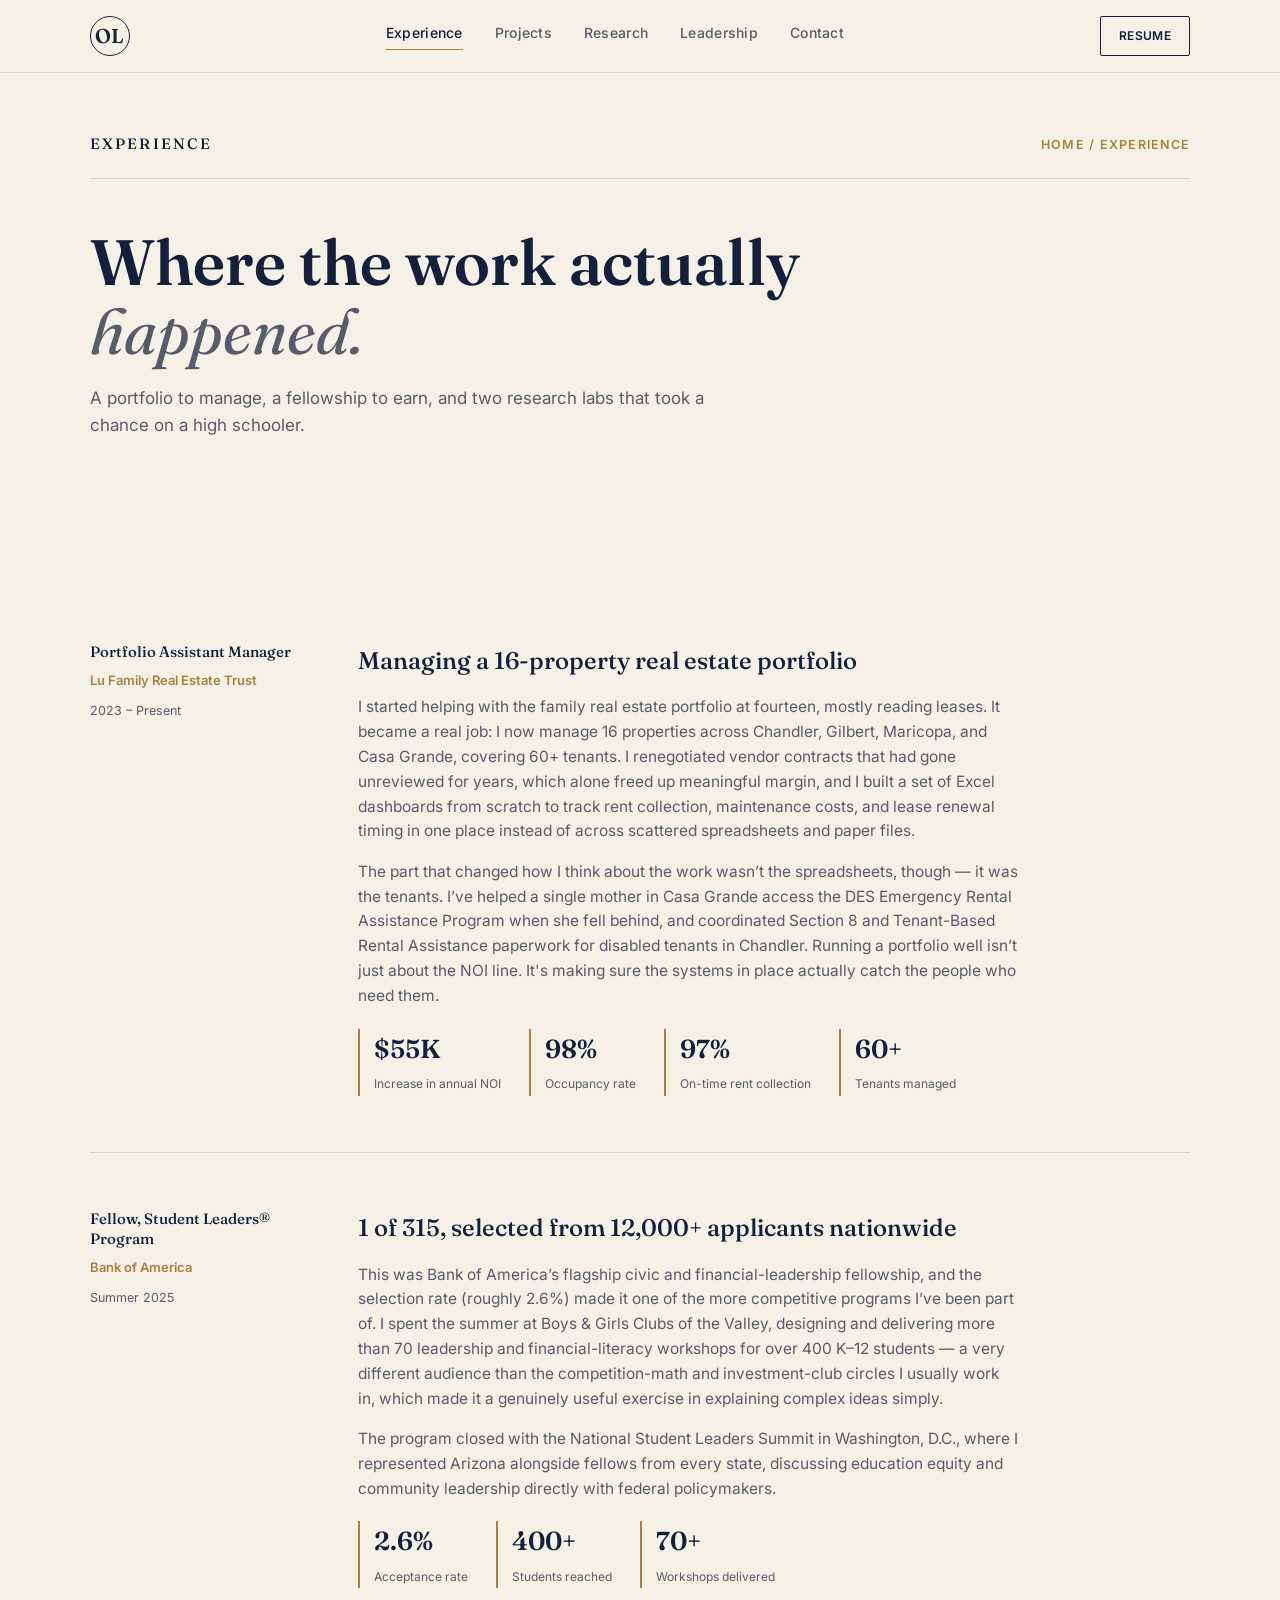
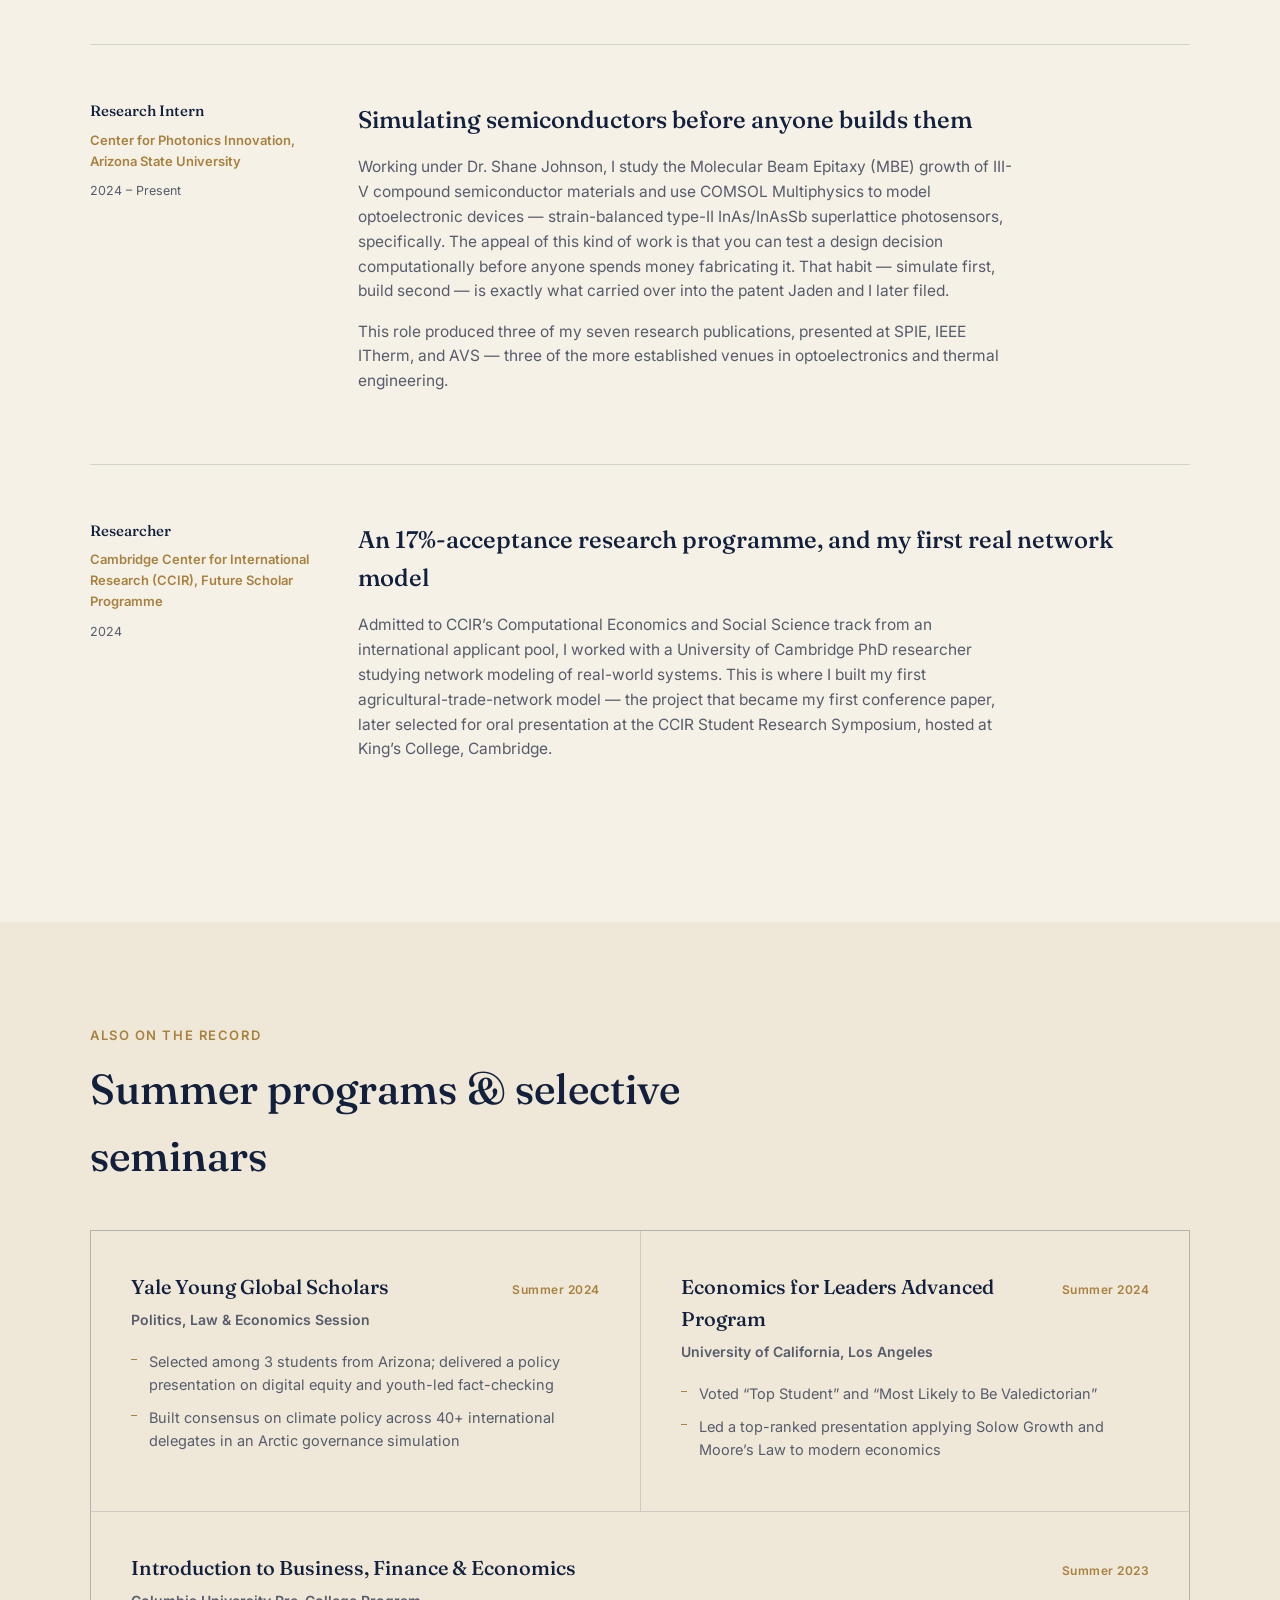
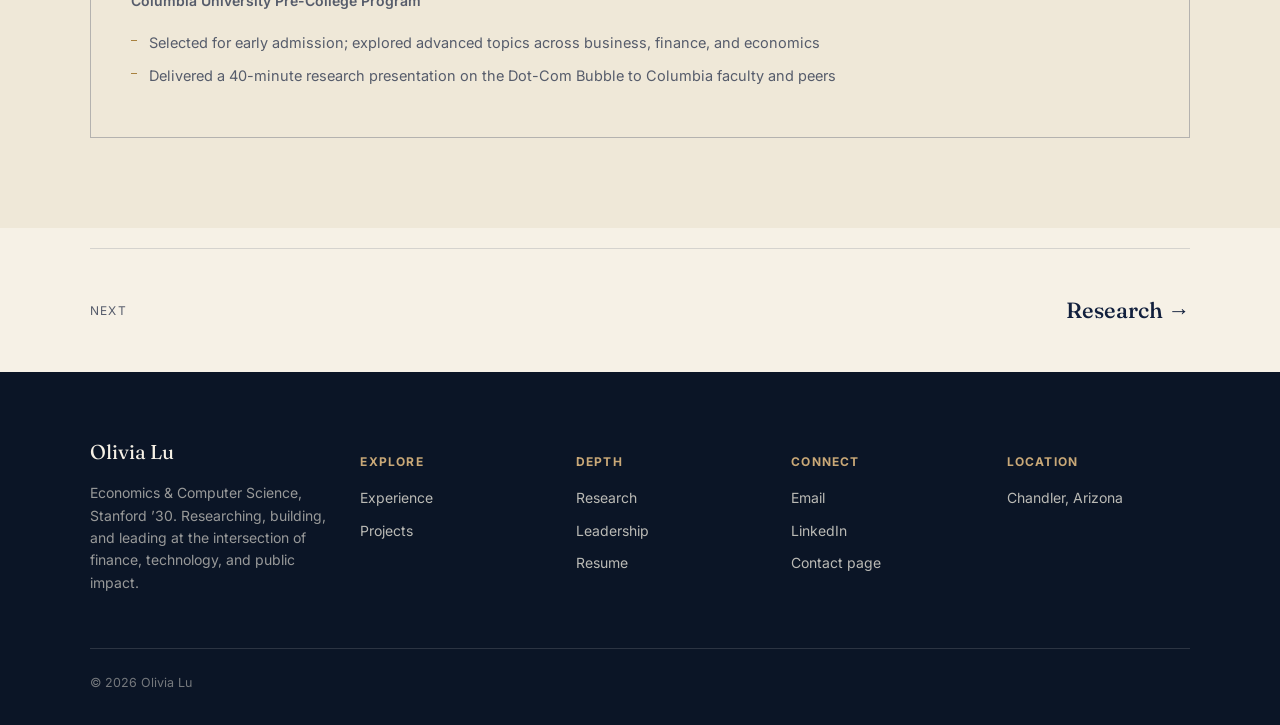
==== experience.html @ 7c87f4af "Add files via upload" ====
<!DOCTYPE html>
<html lang="en">
<head>
<meta charset="UTF-8">
<meta name="viewport" content="width=device-width, initial-scale=1.0">
<title>Experience — Olivia Lu</title>
<link rel="preconnect" href="https://fonts.googleapis.com">
<link rel="preconnect" href="https://fonts.gstatic.com" crossorigin>
<link href="https://fonts.googleapis.com/css2?family=Fraunces:ital,opsz,wght@0,9..144,300;0,9..144,500;0,9..144,600;1,9..144,400;1,9..144,500&family=Inter:wght@300;400;500;600;700&display=swap" rel="stylesheet">
<link rel="stylesheet" href="styles.css">
</head>
<body>

<header class="site-header">
  <div class="wrap header-inner">
    <a href="index.html" class="brand">OL</a>
    <nav class="nav" id="nav">
      <a href="experience.html" class="active">Experience</a>
      <a href="projects.html">Projects</a>
      <a href="research.html">Research</a>
      <a href="leadership.html">Leadership</a>
      <a href="contact.html">Contact</a>
    </nav>
    <a class="btn btn-small btn-outline resume-link" href="resume.html">Resume</a>
    <button class="nav-toggle" id="navToggle" aria-label="Toggle navigation"><span></span><span></span><span></span></button>
  </div>
</header>

<main>
  <section class="page-hero">
    <div class="wrap page-hero-inner">
      <div class="page-eyebrow-row">
        <span class="page-kicker">Experience</span>
        <span class="page-crumb"><a href="index.html">Home</a> / Experience</span>
      </div>
      <h1 class="page-title">Where the work actually <em>happened.</em></h1>
      <p class="page-intro">A portfolio to manage, a fellowship to earn, and two research labs that took a chance on a high schooler.</p>
    </div>
  </section>

  <section class="content-section">
    <div class="wrap">

      <div class="story reveal">
        <div>
          <div class="story-role">Portfolio Assistant Manager</div>
          <div class="story-org">Lu Family Real Estate Trust</div>
          <div class="story-date">2023 &ndash; Present</div>
        </div>
        <div class="story-body">
          <h3>Managing a 16-property real estate portfolio</h3>
          <p>I started helping with the family real estate portfolio at fourteen, mostly reading leases. It became a real job: I now manage 16 properties across Chandler, Gilbert, Maricopa, and Casa Grande, covering 60+ tenants. I renegotiated vendor contracts that had gone unreviewed for years, which alone freed up meaningful margin, and I built a set of Excel dashboards from scratch to track rent collection, maintenance costs, and lease renewal timing in one place instead of across scattered spreadsheets and paper files.</p>
          <p>The part that changed how I think about the work wasn&rsquo;t the spreadsheets, though &mdash; it was the tenants. I&rsquo;ve helped a single mother in Casa Grande access the DES Emergency Rental Assistance Program when she fell behind, and coordinated Section 8 and Tenant-Based Rental Assistance paperwork for disabled tenants in Chandler. Running a portfolio well isn&rsquo;t just about the NOI line. It's making sure the systems in place actually catch the people who need them.</p>
          <div class="story-stats">
            <div class="story-stat"><span class="n">$55K</span><span class="l">Increase in annual NOI</span></div>
            <div class="story-stat"><span class="n">98%</span><span class="l">Occupancy rate</span></div>
            <div class="story-stat"><span class="n">97%</span><span class="l">On-time rent collection</span></div>
            <div class="story-stat"><span class="n">60+</span><span class="l">Tenants managed</span></div>
          </div>
        </div>
      </div>

      <div class="story reveal">
        <div>
          <div class="story-role">Fellow, Student Leaders&reg; Program</div>
          <div class="story-org">Bank of America</div>
          <div class="story-date">Summer 2025</div>
        </div>
        <div class="story-body">
          <h3>1 of 315, selected from 12,000+ applicants nationwide</h3>
          <p>This was Bank of America&rsquo;s flagship civic and financial-leadership fellowship, and the selection rate (roughly 2.6%) made it one of the more competitive programs I&rsquo;ve been part of. I spent the summer at Boys &amp; Girls Clubs of the Valley, designing and delivering more than 70 leadership and financial-literacy workshops for over 400 K&ndash;12 students &mdash; a very different audience than the competition-math and investment-club circles I usually work in, which made it a genuinely useful exercise in explaining complex ideas simply.</p>
          <p>The program closed with the National Student Leaders Summit in Washington, D.C., where I represented Arizona alongside fellows from every state, discussing education equity and community leadership directly with federal policymakers.</p>
          <div class="story-stats">
            <div class="story-stat"><span class="n">2.6%</span><span class="l">Acceptance rate</span></div>
            <div class="story-stat"><span class="n">400+</span><span class="l">Students reached</span></div>
            <div class="story-stat"><span class="n">70+</span><span class="l">Workshops delivered</span></div>
          </div>
        </div>
      </div>

      <div class="story reveal">
        <div>
          <div class="story-role">Research Intern</div>
          <div class="story-org">Center for Photonics Innovation, Arizona State University</div>
          <div class="story-date">2024 &ndash; Present</div>
        </div>
        <div class="story-body">
          <h3>Simulating semiconductors before anyone builds them</h3>
          <p>Working under Dr. Shane Johnson, I study the Molecular Beam Epitaxy (MBE) growth of III-V compound semiconductor materials and use COMSOL Multiphysics to model optoelectronic devices &mdash; strain-balanced type-II InAs/InAsSb superlattice photosensors, specifically. The appeal of this kind of work is that you can test a design decision computationally before anyone spends money fabricating it. That habit &mdash; simulate first, build second &mdash; is exactly what carried over into the patent Jaden and I later filed.</p>
          <p>This role produced three of my seven research publications, presented at SPIE, IEEE ITherm, and AVS &mdash; three of the more established venues in optoelectronics and thermal engineering.</p>
        </div>
      </div>

      <div class="story reveal">
        <div>
          <div class="story-role">Researcher</div>
          <div class="story-org">Cambridge Center for International Research (CCIR), Future Scholar Programme</div>
          <div class="story-date">2024</div>
        </div>
        <div class="story-body">
          <h3>An 17%-acceptance research programme, and my first real network model</h3>
          <p>Admitted to CCIR&rsquo;s Computational Economics and Social Science track from an international applicant pool, I worked with a University of Cambridge PhD researcher studying network modeling of real-world systems. This is where I built my first agricultural-trade-network model &mdash; the project that became my first conference paper, later selected for oral presentation at the CCIR Student Research Symposium, hosted at King&rsquo;s College, Cambridge.</p>
        </div>
      </div>

    </div>
  </section>

  <section class="content-section alt">
    <div class="wrap">
      <p class="section-eyebrow reveal">Also on the record</p>
      <h2 class="section-title reveal">Summer programs &amp; selective seminars</h2>
      <div class="card-grid reveal">
        <article class="card">
          <div class="card-head"><h3>Yale Young Global Scholars</h3><span class="card-date">Summer 2024</span></div>
          <p class="card-org">Politics, Law &amp; Economics Session</p>
          <ul>
            <li>Selected among 3 students from Arizona; delivered a policy presentation on digital equity and youth-led fact-checking</li>
            <li>Built consensus on climate policy across 40+ international delegates in an Arctic governance simulation</li>
          </ul>
        </article>
        <article class="card">
          <div class="card-head"><h3>Economics for Leaders Advanced Program</h3><span class="card-date">Summer 2024</span></div>
          <p class="card-org">University of California, Los Angeles</p>
          <ul>
            <li>Voted &ldquo;Top Student&rdquo; and &ldquo;Most Likely to Be Valedictorian&rdquo;</li>
            <li>Led a top-ranked presentation applying Solow Growth and Moore&rsquo;s Law to modern economics</li>
          </ul>
        </article>
        <article class="card card-full">
          <div class="card-head"><h3>Introduction to Business, Finance &amp; Economics</h3><span class="card-date">Summer 2023</span></div>
          <p class="card-org">Columbia University Pre-College Program</p>
          <ul>
            <li>Selected for early admission; explored advanced topics across business, finance, and economics</li>
            <li>Delivered a 40-minute research presentation on the Dot-Com Bubble to Columbia faculty and peers</li>
          </ul>
        </article>
      </div>
    </div>
  </section>

  <div class="wrap">
    <div class="next-page"><span class="np-label">Next</span><a href="research.html">Research &rarr;</a></div>
  </div>
</main>

<footer class="footer-sitemap">
  <div class="wrap">
    <div class="fs-grid">
      <div><div class="fs-brand">Olivia Lu</div><p class="fs-tag">Economics &amp; Computer Science, Stanford &rsquo;30. Researching, building, and leading at the intersection of finance, technology, and public impact.</p></div>
      <div><h4>Explore</h4><a href="experience.html">Experience</a><a href="projects.html">Projects</a></div>
      <div><h4>Depth</h4><a href="research.html">Research</a><a href="leadership.html">Leadership</a><a href="resume.html">Resume</a></div>
      <div><h4>Connect</h4><a href="mailto:olivia25lu@gmail.com">Email</a><a href="https://www.linkedin.com/in/olivialu3/" target="_blank" rel="noopener">LinkedIn</a><a href="contact.html">Contact page</a></div>
      <div><h4>Location</h4><span style="display:block;font-size:14px;color:rgba(246,241,230,.75);">Chandler, Arizona</span></div>
    </div>
    <div class="fs-bottom"><span>&copy; 2026 Olivia Lu</span></div>
  </div>
</footer>

<script src="script.js"></script>
</body>
</html>
---- styles.css ----
:root {
  --cream: #f6f1e6;
  --cream-2: #efe8d8;
  --navy: #12203d;
  --navy-deep: #0b1526;
  --ink: #1a2438;
  --ink-soft: #565c6b;
  --brass: #a8813f;
  --brass-soft: #c9a877;
  --line: rgba(18, 32, 61, 0.14);
  --radius: 2px;
  --ff-display: "Fraunces", serif;
  --ff-body: "Inter", sans-serif;
}

* { box-sizing: border-box; }

html { scroll-behavior: smooth; }

body {
  margin: 0;
  background: var(--cream);
  color: var(--ink);
  font-family: var(--ff-body);
  font-size: 16px;
  line-height: 1.6;
  -webkit-font-smoothing: antialiased;
}

.wrap {
  max-width: 1180px;
  margin: 0 auto;
  padding: 0 40px;
}

a { color: inherit; text-decoration: none; }

h1, h2, h3 { font-family: var(--ff-display); margin: 0; }

ul { margin: 0; padding: 0; list-style: none; }

/* ---------- reveal on scroll ---------- */
.reveal {
  opacity: 0;
  transform: translateY(24px);
  transition: opacity 0.7s ease, transform 0.7s ease;
}
.reveal.in-view {
  opacity: 1;
  transform: translateY(0);
}

/* ---------- header ---------- */
.site-header {
  position: fixed;
  top: 0; left: 0; right: 0;
  z-index: 100;
  background: rgba(246, 241, 230, 0.86);
  backdrop-filter: blur(10px);
  border-bottom: 1px solid var(--line);
}
.header-inner {
  display: flex;
  align-items: center;
  justify-content: space-between;
  height: 72px;
}
.brand {
  font-family: var(--ff-display);
  font-weight: 600;
  font-size: 20px;
  letter-spacing: 0.04em;
  border: 1px solid var(--navy);
  border-radius: 50%;
  width: 40px; height: 40px;
  display: flex; align-items: center; justify-content: center;
}
.nav { display: flex; gap: 32px; }
.nav a {
  font-size: 14px;
  font-weight: 500;
  letter-spacing: 0.02em;
  color: var(--ink-soft);
  transition: color 0.2s ease;
}
.nav a:hover { color: var(--navy); }

.nav-toggle {
  display: none;
  flex-direction: column;
  justify-content: center;
  gap: 5px;
  width: 32px; height: 32px;
  background: none;
  border: none;
  cursor: pointer;
  padding: 0;
}
.nav-toggle span {
  display: block;
  height: 2px;
  width: 100%;
  background: var(--navy);
}

/* ---------- buttons ---------- */
.btn {
  display: inline-flex;
  align-items: center;
  justify-content: center;
  padding: 13px 26px;
  font-size: 13.5px;
  font-weight: 600;
  letter-spacing: 0.03em;
  text-transform: uppercase;
  border-radius: var(--radius);
  border: 1px solid transparent;
  transition: all 0.25s ease;
  white-space: nowrap;
}
.btn-primary {
  background: var(--navy);
  color: var(--cream);
}
.btn-primary:hover { background: var(--navy-deep); }
.btn-outline {
  border-color: var(--navy);
  color: var(--navy);
}
.btn-outline:hover { background: var(--navy); color: var(--cream); }
.btn-small { padding: 9px 18px; font-size: 12px; }

/* ---------- hero ---------- */
.hero {
  position: relative;
}

/* masthead / letterhead bar */
.hero-masthead {
  display: flex;
  justify-content: space-between;
  align-items: baseline;
  flex-wrap: wrap;
  gap: 10px 24px;
  padding-top: 132px;
  padding-bottom: 22px;
  border-bottom: 1px solid var(--line);
}
.hero-masthead-name {
  font-family: var(--ff-display);
  font-weight: 500;
  font-size: 15px;
  letter-spacing: 0.14em;
  text-transform: uppercase;
  color: var(--navy);
}
.hero-masthead-cred {
  font-size: 12.5px;
  font-weight: 600;
  letter-spacing: 0.1em;
  text-transform: uppercase;
  color: var(--brass);
}

/* stage: asymmetric thesis + full-bleed portrait */
.hero-stage {
  position: relative;
  min-height: 620px;
  overflow: hidden;
}
.hero-stage-inner {
  position: relative;
  z-index: 1;
  height: 100%;
  display: flex;
  align-items: center;
}
.hero-statement {
  max-width: 600px;
  display: flex;
  flex-direction: column;
  padding: 64px 40px 64px 0;
}
.hero-thesis {
  font-family: var(--ff-display);
  font-size: clamp(34px, 4.6vw, 58px);
  line-height: 1.14;
  letter-spacing: -0.01em;
  max-width: 620px;
  margin: 0 0 44px;
}
.thesis-line-1 { color: var(--navy); font-weight: 600; }
.thesis-line-2 { color: var(--ink-soft); font-weight: 400; font-style: italic; }

.hero-cta {
  display: flex;
  align-items: center;
  flex-wrap: wrap;
  gap: 28px;
}
.hero-cta-primary {
  display: inline-flex;
  align-items: center;
  gap: 8px;
  background: var(--navy);
  color: var(--cream);
  padding: 14px 26px;
  font-size: 13px;
  font-weight: 600;
  letter-spacing: 0.08em;
  text-transform: uppercase;
  border-radius: var(--radius);
  transition: background 0.25s ease, transform 0.25s ease;
}
.hero-cta-primary:hover { background: var(--navy-deep); transform: translateY(-1px); }
.cta-arrow { font-size: 14px; }
.hero-cta-secondary {
  display: flex;
  align-items: center;
  gap: 10px;
  font-size: 13px;
  font-weight: 600;
  letter-spacing: 0.04em;
  color: var(--ink-soft);
}
.hero-cta-secondary a {
  border-bottom: 1px solid transparent;
  padding-bottom: 2px;
  transition: border-color 0.2s ease, color 0.2s ease;
}
.hero-cta-secondary a:hover { border-color: var(--brass); color: var(--navy); }
.cta-divider { color: var(--line); }

.hero-portrait {
  position: absolute;
  top: 0;
  right: 0;
  bottom: 0;
  width: 42%;
  min-width: 340px;
  max-width: 640px;
  z-index: 0;
  overflow: hidden;
}
.hero-portrait img {
  width: 100%;
  height: 100%;
  object-fit: cover;
  object-position: top center;
  display: block;
}
.hero-portrait-caption {
  position: absolute;
  left: 22px;
  bottom: 26px;
  writing-mode: vertical-rl;
  transform: rotate(180deg);
  font-size: 11px;
  letter-spacing: 0.18em;
  text-transform: uppercase;
  color: var(--brass-soft);
  z-index: 2;
}

.hero-stage-rule {
  height: 1px;
  background: var(--line);
  width: 100%;
}

/* ---------- stats ---------- */
.stats { padding: 56px 0; }
.stats-grid {
  display: grid;
  grid-template-columns: repeat(4, 1fr);
  gap: 32px;
}
.stat {
  text-align: left;
  border-left: 2px solid var(--brass);
  padding-left: 20px;
}
.stat-num, .stat-suffix {
  font-family: var(--ff-display);
  font-size: 44px;
  font-weight: 600;
  color: var(--navy);
}
.stat-label {
  display: block;
  margin-top: 6px;
  font-size: 13px;
  color: var(--ink-soft);
  max-width: 20ch;
}

/* ---------- about ---------- */
.about { padding: 110px 0; }
.about-grid {
  display: grid;
  grid-template-columns: 280px 1fr;
  gap: 80px;
  align-items: start;
}
.mark-circle {
  width: 220px; height: 220px;
  border-radius: 50%;
  background: var(--navy);
  color: var(--cream);
  display: flex; align-items: center; justify-content: center;
  font-family: var(--ff-display);
  font-size: 56px;
  font-weight: 500;
  position: relative;
}
.mark-circle::after {
  content: "";
  position: absolute;
  inset: -14px;
  border: 1px solid var(--brass-soft);
  border-radius: 50%;
}
.mark-caption {
  margin-top: 24px;
  font-size: 13px;
  letter-spacing: 0.05em;
  text-transform: uppercase;
  color: var(--ink-soft);
}
.section-eyebrow {
  font-size: 13px;
  font-weight: 600;
  letter-spacing: 0.12em;
  text-transform: uppercase;
  color: var(--brass);
  margin-bottom: 14px;
}
.section-eyebrow.light { color: var(--brass-soft); }
.about-copy h2 {
  font-size: clamp(30px, 3.4vw, 42px);
  font-weight: 500;
  color: var(--navy);
  line-height: 1.18;
  margin-bottom: 26px;
}
.about-copy p {
  color: var(--ink-soft);
  max-width: 640px;
  margin-bottom: 18px;
  font-size: 16px;
}

/* ---------- section titles ---------- */
.section-title {
  font-size: clamp(30px, 3.4vw, 42px);
  font-weight: 500;
  color: var(--navy);
  margin-bottom: 56px;
  max-width: 640px;
}

/* ---------- experience ---------- */
.experience { padding: 110px 0; background: var(--cream-2); }
.card-grid {
  display: grid;
  grid-template-columns: repeat(2, 1fr);
  gap: 1px;
  background: var(--line);
  border: 1px solid var(--line);
}
.card {
  background: var(--cream-2);
  padding: 40px;
  transition: background 0.25s ease;
}
.card:hover { background: var(--cream); }
.card-full { grid-column: 1 / -1; }
.card-head {
  display: flex;
  justify-content: space-between;
  align-items: baseline;
  gap: 12px;
  margin-bottom: 6px;
}
.card-head h3 {
  font-size: 20px;
  font-weight: 500;
  color: var(--navy);
}
.card-date {
  font-size: 12px;
  font-weight: 600;
  letter-spacing: 0.04em;
  color: var(--brass);
  white-space: nowrap;
}
.card-org {
  font-size: 14px;
  font-weight: 600;
  color: var(--ink-soft);
  margin: 0 0 18px;
}
.card ul li {
  position: relative;
  padding-left: 18px;
  margin-bottom: 10px;
  font-size: 14.5px;
  color: var(--ink-soft);
}
.card ul li::before {
  content: "";
  position: absolute;
  left: 0; top: 9px;
  width: 6px; height: 1px;
  background: var(--brass);
}

/* ---------- projects ---------- */
.projects { padding: 110px 0; }
.project-grid {
  display: grid;
  grid-template-columns: repeat(2, 1fr);
  gap: 48px 60px;
}
.project { border-top: 1px solid var(--line); padding-top: 28px; }
.project-num {
  font-family: var(--ff-display);
  font-style: italic;
  color: var(--brass-soft);
  font-size: 15px;
}
.project h3 {
  font-size: 24px;
  font-weight: 500;
  color: var(--navy);
  margin: 10px 0 4px;
}
.project-tag {
  font-size: 12.5px;
  font-weight: 600;
  letter-spacing: 0.04em;
  text-transform: uppercase;
  color: var(--brass);
  margin: 0 0 14px;
}
.project p:not(.project-tag):not(.project-meta) {
  color: var(--ink-soft);
  font-size: 15px;
  margin-bottom: 14px;
}
.project-meta {
  font-size: 13px;
  color: var(--ink-soft);
}
.project-meta a { color: var(--navy); font-weight: 600; }
.project-meta a:hover { color: var(--brass); }

/* ---------- skills ---------- */
.skills { padding: 110px 0; background: var(--cream-2); }
.skills-grid {
  display: grid;
  grid-template-columns: repeat(4, 1fr);
  gap: 40px;
}
.skill-group h3 {
  font-size: 15px;
  font-weight: 600;
  color: var(--navy);
  margin-bottom: 18px;
  padding-bottom: 12px;
  border-bottom: 1px solid var(--line);
}
.pills { display: flex; flex-direction: column; gap: 10px; }
.pill {
  font-size: 14px;
  color: var(--ink-soft);
}

/* ---------- contact ---------- */
.contact {
  background: var(--navy-deep);
  color: var(--cream);
  padding: 130px 0;
}
.contact-title {
  font-size: clamp(48px, 7vw, 88px);
  font-weight: 500;
  font-style: italic;
  color: var(--cream);
  margin-bottom: 22px;
}
.contact-sub {
  max-width: 480px;
  color: rgba(246, 241, 230, 0.65);
  font-size: 17px;
  margin-bottom: 44px;
}
.contact-links {
  display: flex;
  flex-wrap: wrap;
  gap: 32px;
  font-size: 15px;
  font-weight: 600;
}
.contact-links a {
  border-bottom: 1px solid rgba(246, 241, 230, 0.3);
  padding-bottom: 4px;
  transition: border-color 0.2s ease, color 0.2s ease;
}
.contact-links a:hover { border-color: var(--brass-soft); color: var(--brass-soft); }

/* ---------- footer ---------- */
.site-footer { padding: 28px 0; }
.footer-inner {
  display: flex;
  justify-content: space-between;
  font-size: 12.5px;
  color: var(--ink-soft);
}

/* ---------- responsive ---------- */
@media (max-width: 900px) {
  .about-grid { grid-template-columns: 1fr; gap: 40px; }
  .mark-circle { width: 160px; height: 160px; font-size: 42px; }
  .card-grid, .project-grid, .skills-grid { grid-template-columns: 1fr; }
  .stats-grid { grid-template-columns: repeat(2, 1fr); }
  .hero-stage { min-height: 0; overflow: visible; }
  .hero-stage-inner { display: block; height: auto; }
  .hero-statement { max-width: none; padding: 48px 0; }
  .hero-portrait { position: relative; top: auto; right: auto; bottom: auto; width: 100%; max-width: none; min-width: 0; min-height: 380px; }
}

@media (max-width: 720px) {
  .wrap { padding: 0 24px; }
  .nav {
    position: fixed;
    top: 72px; left: 0; right: 0;
    background: var(--cream);
    flex-direction: column;
    gap: 0;
    border-bottom: 1px solid var(--line);
    max-height: 0;
    overflow: hidden;
    transition: max-height 0.3s ease;
  }
  .nav.open { max-height: 320px; }
  .nav a { padding: 16px 24px; border-bottom: 1px solid var(--line); }
  .nav-toggle { display: flex; }
  .resume-link { display: none; }
  .hero-masthead { padding-top: 100px; }
  .hero-statement { padding-left: 24px; padding-right: 24px; padding-top: 48px; }
  .hero-portrait { min-height: 320px; }
  .hero-cta { gap: 16px; }
  .btn { padding: 12px 18px; font-size: 12.5px; }
}

/* ========================================================================
   MULTI-PAGE EXTENSIONS
   ======================================================================== */

/* ---------- active nav state ---------- */
.nav a.active { color: var(--navy); }
.nav a.active::after {
  content: "";
  display: block;
  height: 1px;
  background: var(--brass);
  margin-top: 4px;
}

/* ---------- interior page hero (masthead + title, no portrait) ---------- */
.page-hero { padding-bottom: 64px; }
.page-hero-inner {
  padding-top: 132px;
  padding-bottom: 40px;
}
.page-eyebrow-row {
  display: flex;
  align-items: baseline;
  justify-content: space-between;
  flex-wrap: wrap;
  gap: 10px 24px;
  padding-bottom: 22px;
  border-bottom: 1px solid var(--line);
  margin-bottom: 48px;
}
.page-kicker {
  font-family: var(--ff-display);
  font-weight: 500;
  font-size: 15px;
  letter-spacing: 0.14em;
  text-transform: uppercase;
  color: var(--navy);
}
.page-crumb {
  font-size: 12.5px;
  font-weight: 600;
  letter-spacing: 0.1em;
  text-transform: uppercase;
  color: var(--brass);
}
.page-crumb a { border-bottom: 1px solid transparent; }
.page-crumb a:hover { border-color: var(--brass); }
.page-title {
  font-family: var(--ff-display);
  font-size: clamp(38px, 5.5vw, 64px);
  font-weight: 600;
  color: var(--navy);
  line-height: 1.08;
  max-width: 780px;
  margin-bottom: 20px;
}
.page-title em { font-style: italic; font-weight: 400; color: var(--ink-soft); }
.page-intro {
  font-size: 17px;
  color: var(--ink-soft);
  max-width: 640px;
  margin-bottom: 8px;
}

@media (max-width: 720px) {
  .page-hero-inner { padding-top: 100px; }
}

/* ---------- generic content section rhythm ---------- */
.content-section { padding: 90px 0; }
.content-section.alt { background: var(--cream-2); }
.content-section .section-eyebrow { margin-bottom: 10px; }
.content-section .section-title { margin-bottom: 40px; }
.prose { max-width: 680px; }
.prose p { color: var(--ink-soft); font-size: 16px; margin-bottom: 20px; }
.prose p strong { color: var(--navy); font-weight: 600; }
.prose blockquote {
  margin: 32px 0;
  padding: 4px 0 4px 26px;
  border-left: 2px solid var(--brass);
  font-family: var(--ff-display);
  font-style: italic;
  font-size: 20px;
  color: var(--navy);
  max-width: 560px;
}

/* ---------- timeline (Research / journeys) ---------- */
.timeline { position: relative; padding-left: 32px; border-left: 1px solid var(--line); }
.t-entry { position: relative; padding-bottom: 64px; }
.t-entry:last-child { padding-bottom: 0; }
.t-entry::before {
  content: "";
  position: absolute;
  left: -37px; top: 5px;
  width: 10px; height: 10px;
  border-radius: 50%;
  background: var(--cream);
  border: 2px solid var(--brass);
}
.content-section.alt .t-entry::before { background: var(--cream-2); }
.t-year {
  font-size: 12.5px;
  font-weight: 700;
  letter-spacing: 0.08em;
  text-transform: uppercase;
  color: var(--brass);
  margin-bottom: 8px;
}
.t-entry h3 {
  font-size: 22px;
  font-weight: 500;
  color: var(--navy);
  margin-bottom: 4px;
  max-width: 62ch;
}
.t-venue {
  font-size: 13.5px;
  font-style: italic;
  color: var(--ink-soft);
  margin-bottom: 16px;
}
.t-body { color: var(--ink-soft); font-size: 15.5px; max-width: 66ch; margin-bottom: 14px; }
.t-tags { display: flex; flex-wrap: wrap; gap: 10px; margin-bottom: 14px; }
.t-tag {
  font-size: 11.5px;
  font-weight: 600;
  letter-spacing: 0.03em;
  color: var(--navy);
  border: 1px solid var(--line);
  padding: 5px 12px;
  border-radius: var(--radius);
  background: rgba(168, 129, 63, 0.06);
}
.t-tag.role { color: var(--brass); border-color: rgba(168,129,63,.35); }
.t-obtained {
  margin-top: 6px;
  padding: 14px 18px;
  background: rgba(18, 32, 61, 0.04);
  border-left: 2px solid var(--navy);
  font-size: 13.5px;
  color: var(--ink-soft);
  max-width: 66ch;
}
.t-obtained b { color: var(--navy); }
.t-links { margin-top: 12px; display: flex; gap: 18px; }
.t-links a { font-size: 13px; font-weight: 600; color: var(--navy); border-bottom: 1px solid var(--line); }
.t-links a:hover { color: var(--brass); border-color: var(--brass); }

/* ---------- research filter/summary strip ---------- */
.research-summary-grid {
  display: grid;
  grid-template-columns: repeat(4, 1fr);
  gap: 1px;
  background: var(--line);
  border: 1px solid var(--line);
  margin-bottom: 72px;
}
.rs-cell { background: var(--cream); padding: 26px 24px; }
.rs-num { font-family: var(--ff-display); font-size: 34px; font-weight: 600; color: var(--navy); display: block; }
.rs-label { font-size: 12.5px; color: var(--ink-soft); margin-top: 4px; display: block; }

/* ---------- leadership story blocks ---------- */
.story {
  display: grid;
  grid-template-columns: 220px 1fr;
  gap: 48px;
  padding: 56px 0;
  border-top: 1px solid var(--line);
}
.story:first-child { border-top: none; padding-top: 0; }
.story-role {
  font-family: var(--ff-display);
  font-size: 15px;
  font-weight: 500;
  color: var(--navy);
  line-height: 1.35;
}
.story-org { font-size: 13px; color: var(--brass); font-weight: 600; margin-top: 8px; }
.story-date { font-size: 12.5px; color: var(--ink-soft); margin-top: 10px; }
.story-body h3 { font-size: 24px; font-weight: 500; color: var(--navy); margin-bottom: 14px; max-width: 50ch; }
.story-body p { color: var(--ink-soft); font-size: 15.5px; margin-bottom: 14px; max-width: 66ch; }
.story-stats { display: flex; flex-wrap: wrap; gap: 28px; margin-top: 20px; }
.story-stat { border-left: 2px solid var(--brass); padding-left: 14px; }
.story-stat .n { font-family: var(--ff-display); font-size: 26px; font-weight: 600; color: var(--navy); display: block; }
.story-stat .l { font-size: 12px; color: var(--ink-soft); }

@media (max-width: 760px) {
  .story { grid-template-columns: 1fr; gap: 16px; }
  .research-summary-grid { grid-template-columns: 1fr 1fr; }
}

/* ---------- resume page ---------- */
.resume-shell {
  display: grid;
  grid-template-columns: 1fr 320px;
  gap: 60px;
  align-items: start;
}
.resume-frame-wrap {
  border: 1px solid var(--line);
  background: var(--cream-2);
  padding: 18px;
}
.resume-frame-wrap iframe {
  width: 100%;
  height: 900px;
  border: none;
  background: #fff;
}
.resume-side .side-card {
  border: 1px solid var(--line);
  padding: 26px;
  margin-bottom: 24px;
}
.resume-side .side-card h3 { font-size: 16px; color: var(--navy); font-weight: 600; margin-bottom: 14px; }
.resume-side .side-card ul { display: flex; flex-direction: column; gap: 10px; }
.resume-side .side-card li { font-size: 14px; color: var(--ink-soft); }
.resume-side .side-card li b { color: var(--navy); }
@media (max-width: 900px) {
  .resume-shell { grid-template-columns: 1fr; }
  .resume-frame-wrap iframe { height: 620px; }
}

/* ---------- about page specifics ---------- */
.about-photo-block { position: relative; }
.about-photo-block img {
  width: 100%;
  aspect-ratio: 3/4;
  object-fit: cover;
  filter: grayscale(6%);
}
.about-photo-caption {
  margin-top: 14px;
  font-size: 12.5px;
  letter-spacing: 0.05em;
  text-transform: uppercase;
  color: var(--ink-soft);
}
.value-grid { display: grid; grid-template-columns: repeat(3,1fr); gap: 1px; background: var(--line); border: 1px solid var(--line); margin-top: 20px; }
.value-cell { background: var(--cream); padding: 28px 26px; }
.value-cell .v-eyebrow { font-size: 11.5px; letter-spacing: .08em; text-transform: uppercase; color: var(--brass); margin-bottom: 10px; }
.value-cell p { font-size: 14.5px; color: var(--ink-soft); }
@media (max-width: 760px){ .value-grid{ grid-template-columns: 1fr; } }

/* ---------- footer nav (site map) ---------- */
.footer-sitemap {
  background: var(--navy-deep);
  color: rgba(246,241,230,.7);
  padding: 64px 0 32px;
}
.footer-sitemap .fs-grid {
  display: grid;
  grid-template-columns: 1.3fr repeat(4, 1fr);
  gap: 32px;
  padding-bottom: 40px;
  border-bottom: 1px solid rgba(246,241,230,.14);
  margin-bottom: 24px;
}
.footer-sitemap h4 {
  font-size: 12px; letter-spacing: .1em; text-transform: uppercase; color: var(--brass-soft); margin-bottom: 16px;
}
.footer-sitemap a { display: block; font-size: 14px; color: rgba(246,241,230,.75); margin-bottom: 10px; }
.footer-sitemap a:hover { color: var(--cream); }
.footer-sitemap .fs-brand { font-family: var(--ff-display); font-size: 20px; color: var(--cream); margin-bottom: 12px; }
.footer-sitemap .fs-tag { font-size: 14px; max-width: 32ch; color: rgba(246,241,230,.6); }
@media (max-width: 760px){ .footer-sitemap .fs-grid{ grid-template-columns: 1fr 1fr; } }

/* ---------- next-page link (bottom of interior pages) ---------- */
.next-page {
  display: flex; align-items: center; justify-content: space-between;
  padding: 44px 0; border-top: 1px solid var(--line); margin-top: 20px;
}
.next-page .np-label { font-size: 12px; letter-spacing: .1em; text-transform: uppercase; color: var(--ink-soft); }
.next-page a { font-family: var(--ff-display); font-size: 22px; color: var(--navy); font-weight: 500; }
.next-page a:hover { color: var(--brass); }

.fs-bottom {
  display: flex; justify-content: space-between; flex-wrap: wrap; gap: 10px;
  font-size: 12.5px; color: rgba(246,241,230,.45);
}
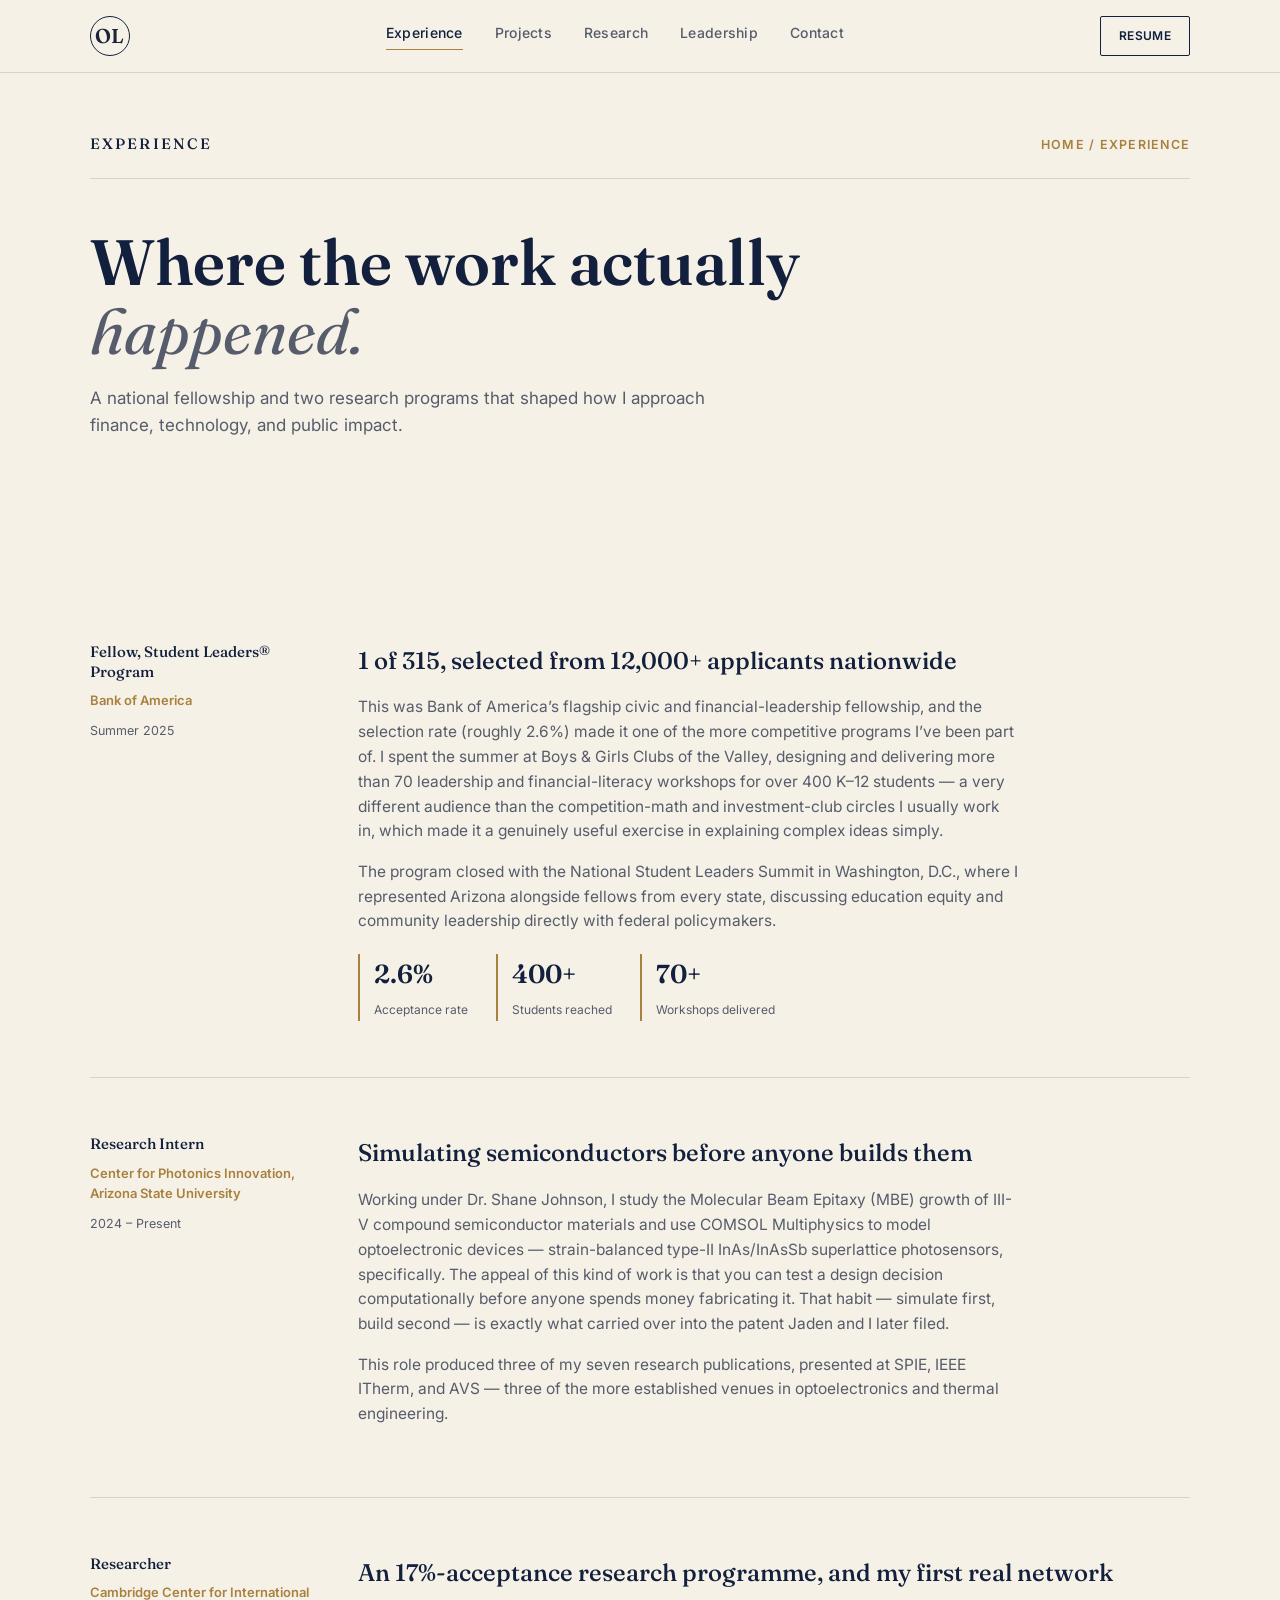
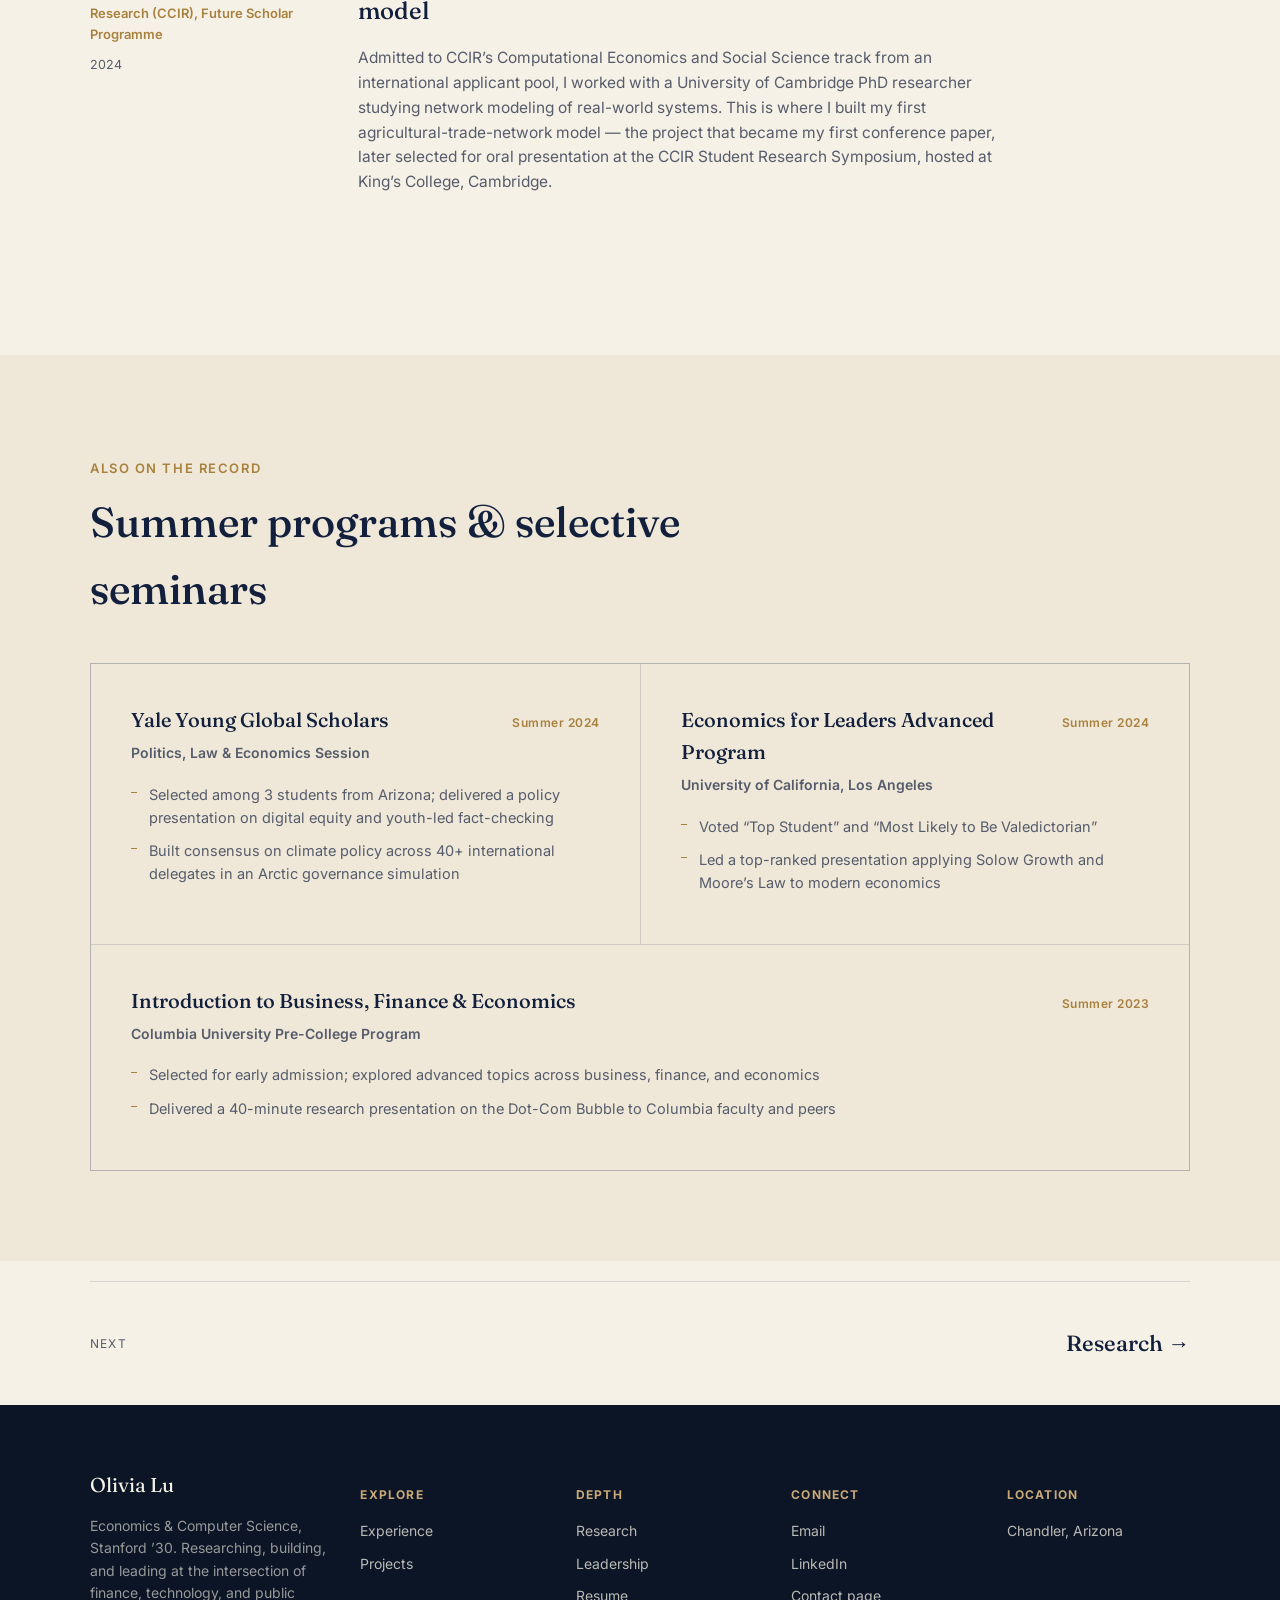
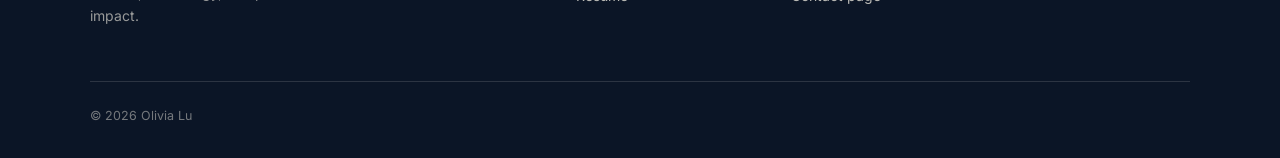
==== commit ede8f97f: "Update experience.html" ====
--- a/experience.html
+++ b/experience.html
@@ -34,31 +34,12 @@
         <span class="page-crumb"><a href="index.html">Home</a> / Experience</span>
       </div>
       <h1 class="page-title">Where the work actually <em>happened.</em></h1>
-      <p class="page-intro">A portfolio to manage, a fellowship to earn, and two research labs that took a chance on a high schooler.</p>
+      <p class="page-intro">A national fellowship and two research programs that shaped how I approach finance, technology, and public impact.</p>
     </div>
   </section>
 
   <section class="content-section">
     <div class="wrap">
-
-      <div class="story reveal">
-        <div>
-          <div class="story-role">Portfolio Assistant Manager</div>
-          <div class="story-org">Lu Family Real Estate Trust</div>
-          <div class="story-date">2023 &ndash; Present</div>
-        </div>
-        <div class="story-body">
-          <h3>Managing a 16-property real estate portfolio</h3>
-          <p>I started helping with the family real estate portfolio at fourteen, mostly reading leases. It became a real job: I now manage 16 properties across Chandler, Gilbert, Maricopa, and Casa Grande, covering 60+ tenants. I renegotiated vendor contracts that had gone unreviewed for years, which alone freed up meaningful margin, and I built a set of Excel dashboards from scratch to track rent collection, maintenance costs, and lease renewal timing in one place instead of across scattered spreadsheets and paper files.</p>
-          <p>The part that changed how I think about the work wasn&rsquo;t the spreadsheets, though &mdash; it was the tenants. I&rsquo;ve helped a single mother in Casa Grande access the DES Emergency Rental Assistance Program when she fell behind, and coordinated Section 8 and Tenant-Based Rental Assistance paperwork for disabled tenants in Chandler. Running a portfolio well isn&rsquo;t just about the NOI line. It's making sure the systems in place actually catch the people who need them.</p>
-          <div class="story-stats">
-            <div class="story-stat"><span class="n">$55K</span><span class="l">Increase in annual NOI</span></div>
-            <div class="story-stat"><span class="n">98%</span><span class="l">Occupancy rate</span></div>
-            <div class="story-stat"><span class="n">97%</span><span class="l">On-time rent collection</span></div>
-            <div class="story-stat"><span class="n">60+</span><span class="l">Tenants managed</span></div>
-          </div>
-        </div>
-      </div>
 
       <div class="story reveal">
         <div>
